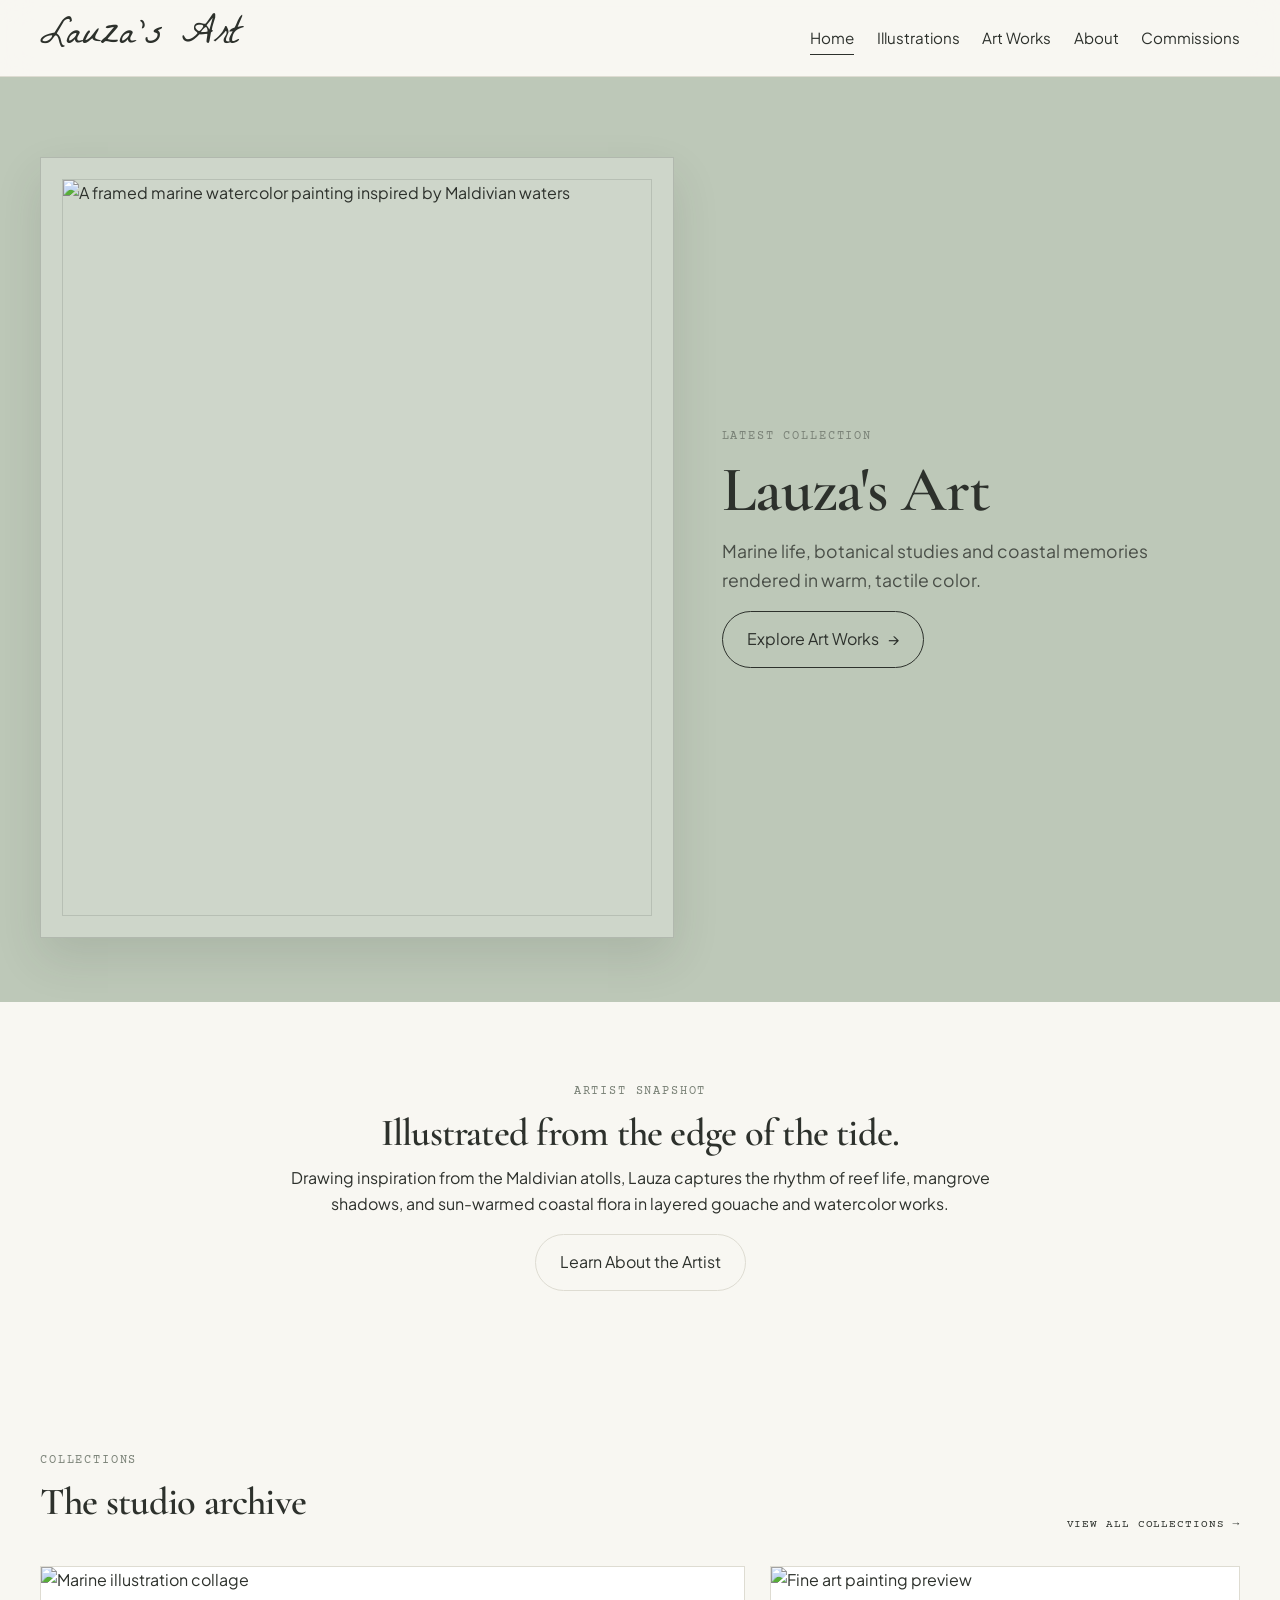
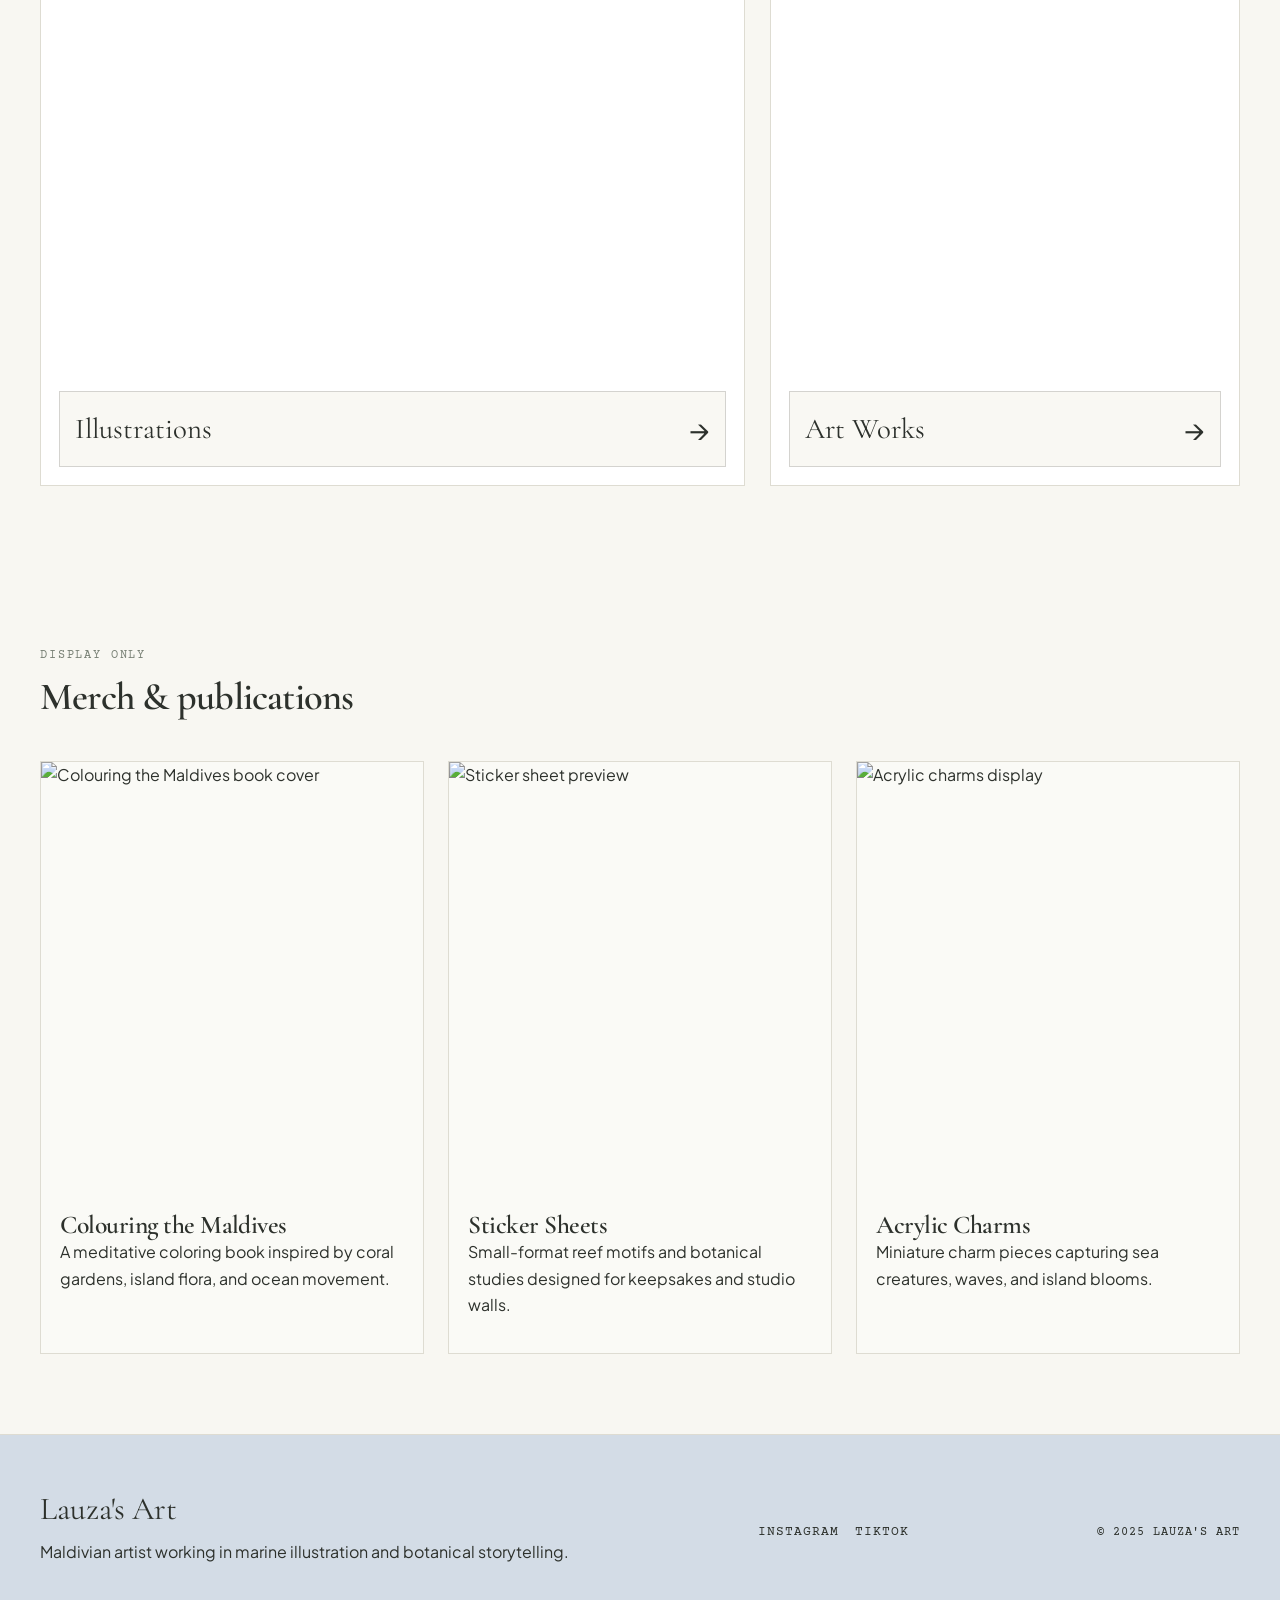
==== index.html @ 3f1fcabe "Initial portfolio site for Lauza's Art" ====
<!DOCTYPE html>
<html lang="en">
  <head>
    <meta charset="UTF-8" />
    <meta name="viewport" content="width=device-width, initial-scale=1.0" />
    <meta
      name="description"
      content="Lauza's Art — a Maldivian artist exploring marine life, botanical illustration, and cultural storytelling through watercolor, gouache, and mixed-media works."
    />
    <title>Lauza's Art | Home</title>
    <link rel="preconnect" href="https://fonts.googleapis.com" />
    <link rel="preconnect" href="https://fonts.gstatic.com" crossorigin />
    <link
      href="https://fonts.googleapis.com/css2?family=Cormorant+Garamond:wght@400;500;600;700&family=Courier+Prime:wght@400;700&family=Plus+Jakarta+Sans:wght@400;500;600;700&family=La+Belle+Aurore&display=swap"
      rel="stylesheet"
    />
    <link rel="stylesheet" href="css/styles.css" />
  </head>
  <body class="page-home">
    <header class="site-header">
      <div class="container nav-shell">
        <a class="brand" href="index.html" aria-label="Lauza's Art home">
          <span class="brand-script">Lauza's Art</span>
        </a>

        <button class="nav-toggle" type="button" aria-expanded="false" aria-controls="site-nav">
          Menu
        </button>

        <nav id="site-nav" class="site-nav" aria-label="Main navigation">
          <a href="index.html" class="active">Home</a>
          <a href="illustrations.html">Illustrations</a>
          <a href="artworks.html">Art Works</a>
          <a href="about.html">About</a>
          <a href="contact.html">Commissions</a>
        </nav>
      </div>
    </header>

    <main>
      <section class="hero section-sage">
        <div class="container hero-grid">
          <div class="hero-art frame-card">
            <img
              src="https://images.unsplash.com/photo-1500530855697-b586d89ba3ee?auto=format&fit=crop&w=1200&q=80"
              alt="A framed marine watercolor painting inspired by Maldivian waters"
            />
          </div>

          <div class="hero-copy">
            <p class="eyebrow">Latest Collection</p>
            <h1>Lauza's Art</h1>
            <p class="lede">
              Marine life, botanical studies and coastal memories rendered in warm, tactile color.
            </p>
            <a href="artworks.html" class="btn btn-primary">Explore Art Works <span aria-hidden="true">→</span></a>
          </div>
        </div>
      </section>

      <section class="artist-intro">
        <div class="container narrow text-center">
          <p class="eyebrow">Artist Snapshot</p>
          <h2>Illustrated from the edge of the tide.</h2>
          <p>
            Drawing inspiration from the Maldivian atolls, Lauza captures the rhythm of reef life,
            mangrove shadows, and sun-warmed coastal flora in layered gouache and watercolor works.
          </p>
          <a href="about.html" class="btn btn-secondary">Learn About the Artist</a>
        </div>
      </section>

      <section class="feature-collage">
        <div class="container">
          <div class="section-header split">
            <div>
              <p class="eyebrow">Collections</p>
              <h2>The studio archive</h2>
            </div>
            <a href="illustrations.html" class="inline-link">View all collections →</a>
          </div>

          <div class="featured-grid">
            <article class="feature-card tall">
              <img
                src="https://images.unsplash.com/photo-1520637836862-4d197d17c90a?auto=format&fit=crop&w=1000&q=80"
                alt="Marine illustration collage"
              />
              <div class="feature-label">
                <span>Illustrations</span>
                <a href="illustrations.html">→</a>
              </div>
            </article>

            <article class="feature-card">
              <img
                src="https://images.unsplash.com/photo-1470770841072-f978cf4d019e?auto=format&fit=crop&w=1000&q=80"
                alt="Fine art painting preview"
              />
              <div class="feature-label">
                <span>Art Works</span>
                <a href="artworks.html">→</a>
              </div>
            </article>
          </div>
        </div>
      </section>

      <section class="merchandise">
        <div class="container">
          <div class="section-header split">
            <div>
              <p class="eyebrow">Display Only</p>
              <h2>Merch & publications</h2>
            </div>
          </div>

          <div class="merch-grid">
            <article class="product-card">
              <div class="product-image">
                <img
                  src="https://images.unsplash.com/photo-1516979187457-637abb4f9353?auto=format&fit=crop&w=900&q=80"
                  alt="Colouring the Maldives book cover"
                />
              </div>
              <div class="product-copy">
                <h3>Colouring the Maldives</h3>
                <p>A meditative coloring book inspired by coral gardens, island flora, and ocean movement.</p>
              </div>
            </article>

            <article class="product-card">
              <div class="product-image">
                <img
                  src="https://images.unsplash.com/photo-1521587760476-6c12a4b040da?auto=format&fit=crop&w=900&q=80"
                  alt="Sticker sheet preview"
                />
              </div>
              <div class="product-copy">
                <h3>Sticker Sheets</h3>
                <p>Small-format reef motifs and botanical studies designed for keepsakes and studio walls.</p>
              </div>
            </article>

            <article class="product-card">
              <div class="product-image">
                <img
                  src="https://images.unsplash.com/photo-1517841905240-472988babdf9?auto=format&fit=crop&w=900&q=80"
                  alt="Acrylic charms display"
                />
              </div>
              <div class="product-copy">
                <h3>Acrylic Charms</h3>
                <p>Miniature charm pieces capturing sea creatures, waves, and island blooms.</p>
              </div>
            </article>
          </div>
        </div>
      </section>
    </main>

    <footer class="site-footer">
      <div class="container footer-shell">
        <div>
          <p class="footer-title">Lauza's Art</p>
          <p>Maldivian artist working in marine illustration and botanical storytelling.</p>
        </div>
        <div class="footer-links">
          <a href="https://instagram.com" target="_blank" rel="noreferrer">Instagram</a>
          <a href="https://tiktok.com" target="_blank" rel="noreferrer">TikTok</a>
        </div>
        <p class="copyright">© 2025 Lauza's Art</p>
      </div>
    </footer>

    <script src="js/app.js"></script>
  </body>
</html>
---- css/styles.css ----
:root {
  --bg-primary: #f8f7f2;
  --bg-sage: #bdc8b8;
  --bg-periwinkle: #d3dce6;
  --text-primary: #2d312c;
  --text-muted: #7a8277;
  --border-subtle: #dedcd2;
  --white: #ffffff;
  --shadow-soft: rgba(45, 49, 44, 0.12);
  --shadow-strong: rgba(45, 49, 44, 0.18);
  --radius-lg: 22px;
  --radius-md: 16px;
  --radius-sm: 12px;
  --content-width: min(1200px, calc(100% - 48px));
}

* {
  box-sizing: border-box;
}

html {
  scroll-behavior: smooth;
}

body {
  margin: 0;
  font-family: "Plus Jakarta Sans", sans-serif;
  background: var(--bg-primary);
  color: var(--text-primary);
  line-height: 1.65;
}

img {
  max-width: 100%;
  display: block;
}

a {
  color: inherit;
  text-decoration: none;
}

button,
input,
select,
textarea {
  font: inherit;
}

.container {
  width: var(--content-width);
  margin: 0 auto;
}

.text-center {
  text-align: center;
}

.narrow {
  max-width: 760px;
}

.eyebrow {
  margin: 0 0 0.8rem;
  font-family: "Courier Prime", monospace;
  font-size: 0.72rem;
  letter-spacing: 0.16em;
  text-transform: uppercase;
  color: var(--text-muted);
}

h1,
h2,
h3,
.brand-script {
  font-family: "Cormorant Garamond", serif;
  font-weight: 600;
  letter-spacing: -0.02em;
  margin: 0;
  color: var(--text-primary);
}

h1 {
  font-size: clamp(3rem, 5vw, 5rem);
  line-height: 0.96;
  margin-bottom: 1rem;
}

h2 {
  font-size: clamp(2.3rem, 3vw, 3.2rem);
  line-height: 1;
  margin-bottom: 0.8rem;
}

h3 {
  font-size: clamp(1.6rem, 2vw, 2.1rem);
  line-height: 1.1;
}

p {
  margin: 0 0 1rem;
}

.brand-script {
  font-family: "La Belle Aurore", cursive;
  font-size: clamp(2rem, 3vw, 2.8rem);
  font-weight: 400;
  letter-spacing: 0;
}

.site-header {
  position: sticky;
  top: 0;
  z-index: 20;
  backdrop-filter: blur(16px);
  background: rgba(248, 247, 242, 0.9);
  border-bottom: 1px solid var(--border-subtle);
}

.nav-shell {
  display: flex;
  align-items: center;
  justify-content: space-between;
  gap: 2rem;
  min-height: 76px;
}

.site-nav {
  display: flex;
  align-items: center;
  gap: 1.4rem;
  font-size: 0.95rem;
}

.site-nav a {
  position: relative;
  color: var(--text-primary);
  transition: opacity 0.2s ease;
}

.site-nav a::after {
  content: "";
  position: absolute;
  left: 0;
  bottom: -0.3rem;
  width: 100%;
  height: 1px;
  background: var(--text-primary);
  transform: scaleX(0);
  transform-origin: left;
  transition: transform 0.2s ease;
}

.site-nav a:hover::after,
.site-nav a.active::after {
  transform: scaleX(1);
}

.nav-toggle {
  display: none;
  border: 1px solid var(--border-subtle);
  background: transparent;
  color: var(--text-primary);
  border-radius: 999px;
  padding: 0.7rem 1rem;
  cursor: pointer;
}

.btn {
  display: inline-flex;
  align-items: center;
  gap: 0.6rem;
  border-radius: 999px;
  padding: 0.9rem 1.5rem;
  transition: transform 0.2s ease, box-shadow 0.2s ease;
}

.btn:hover {
  transform: translateY(-1px);
}

.btn-primary {
  background: transparent;
  border: 1px solid var(--text-primary);
  color: var(--text-primary);
}

.btn-secondary {
  background: transparent;
  border: 1px solid var(--border-subtle);
  color: var(--text-primary);
}

.inline-link {
  display: inline-flex;
  align-items: center;
  gap: 0.4rem;
  font-family: "Courier Prime", monospace;
  text-transform: uppercase;
  letter-spacing: 0.08em;
  font-size: 0.7rem;
}

.section-sage {
  background: var(--bg-sage);
}

.hero {
  padding: 5rem 0 4rem;
}

.hero-grid {
  display: grid;
  grid-template-columns: 1.1fr 0.9fr;
  gap: 3rem;
  align-items: center;
}

.frame-card {
  position: relative;
  padding: 1.3rem;
  background: rgba(255, 255, 255, 0.25);
  border: 1px solid rgba(45, 49, 44, 0.18);
  box-shadow: 0 20px 44px var(--shadow-soft);
}

.frame-card img {
  width: 100%;
  aspect-ratio: 4 / 5;
  object-fit: cover;
  border: 1px solid rgba(45, 49, 44, 0.14);
}

.hero-copy {
  display: flex;
  flex-direction: column;
  align-items: flex-start;
}

.lede {
  font-size: 1.1rem;
  max-width: 31rem;
  color: rgba(45, 49, 44, 0.8);
}

.artist-intro,
.feature-collage,
.merchandise,
.about-story,
.timeline-section,
.contact-section,
.commission-overview {
  padding: 5rem 0;
}

.section-header {
  margin-bottom: 2rem;
}

.split {
  display: flex;
  justify-content: space-between;
  align-items: end;
  gap: 2rem;
}

.featured-grid {
  display: grid;
  grid-template-columns: 1.2fr 0.8fr;
  gap: 1.6rem;
}

.feature-card {
  position: relative;
  overflow: hidden;
  min-height: 420px;
  border: 1px solid var(--border-subtle);
  background: var(--white);
}

.feature-card.tall {
  min-height: 520px;
}

.feature-card img {
  width: 100%;
  height: 100%;
  object-fit: cover;
}

.feature-label {
  position: absolute;
  left: 1.1rem;
  right: 1.1rem;
  bottom: 1.1rem;
  display: flex;
  justify-content: space-between;
  align-items: center;
  background: rgba(248, 247, 242, 0.86);
  border: 1px solid rgba(45, 49, 44, 0.18);
  padding: 0.85rem 0.95rem;
  backdrop-filter: blur(10px);
}

.feature-label span {
  font-family: "Cormorant Garamond", serif;
  font-size: 1.8rem;
}

.feature-label a {
  font-size: 1.8rem;
}

.merch-grid {
  display: grid;
  grid-template-columns: repeat(3, minmax(0, 1fr));
  gap: 1.5rem;
}

.product-card {
  background: rgba(255, 255, 255, 0.3);
  border: 1px solid var(--border-subtle);
  overflow: hidden;
}

.product-image {
  aspect-ratio: 4 / 4.5;
  overflow: hidden;
}

.product-image img {
  width: 100%;
  height: 100%;
  object-fit: cover;
}

.product-copy {
  padding: 1.2rem;
}

.page-hero {
  padding: 4.5rem 0 2rem;
}

.page-hero.compact {
  padding-top: 3.5rem;
}

.jump-bar {
  display: flex;
  flex-wrap: wrap;
  gap: 0.75rem;
  padding: 1rem 0 2rem;
}

.jump-bar a {
  border: 1px solid var(--border-subtle);
  background: rgba(255, 255, 255, 0.3);
  padding: 0.7rem 1rem;
  border-radius: 999px;
  font-family: "Courier Prime", monospace;
  font-size: 0.72rem;
  text-transform: uppercase;
  letter-spacing: 0.08em;
}

.gallery-shell {
  padding-bottom: 4rem;
}

.gallery-section {
  margin-bottom: 3rem;
}

.gallery-section-header {
  display: flex;
  justify-content: space-between;
  align-items: center;
  gap: 1rem;
  margin-bottom: 1.1rem;
}

.gallery-section-header h3 {
  font-size: clamp(2rem, 2vw, 2.8rem);
}

.gallery-grid {
  display: grid;
  grid-template-columns: repeat(3, minmax(0, 1fr));
  gap: 1.5rem;
}

.art-card {
  background: rgba(255, 255, 255, 0.36);
  border: 1px solid var(--border-subtle);
  cursor: pointer;
  overflow: hidden;
  transition: transform 0.2s ease, box-shadow 0.2s ease;
}

.art-card:hover,
.art-card:focus-visible {
  transform: translateY(-3px);
  box-shadow: 0 16px 28px var(--shadow-soft);
}

.art-card img {
  width: 100%;
  aspect-ratio: 4 / 4.8;
  object-fit: cover;
}

.art-info {
  padding: 1rem 1rem 1.2rem;
}

.art-header {
  display: flex;
  justify-content: space-between;
  gap: 0.8rem;
  align-items: center;
}

.art-header h3 {
  font-size: 1.8rem;
}

.status-badge {
  flex-shrink: 0;
  display: inline-flex;
  align-items: center;
  justify-content: center;
  padding: 0.35rem 0.6rem;
  border: 1px solid var(--border-subtle);
  border-radius: 999px;
  font-family: "Courier Prime", monospace;
  font-size: 0.67rem;
  text-transform: uppercase;
  letter-spacing: 0.05em;
}

.art-meta {
  font-family: "Courier Prime", monospace;
  font-size: 0.7rem;
  letter-spacing: 0.04em;
  text-transform: uppercase;
  color: var(--text-muted);
  margin-top: 0.75rem;
}

.lightbox {
  position: fixed;
  inset: 0;
  display: flex;
  align-items: center;
  justify-content: center;
  padding: 2rem;
  background: rgba(17, 20, 17, 0.72);
  opacity: 0;
  pointer-events: none;
  transition: opacity 0.2s ease;
  z-index: 60;
}

.lightbox.is-open {
  opacity: 1;
  pointer-events: all;
}

.lightbox-dialog {
  width: min(980px, 92vw);
  background: #f5f2e9;
  border: 1px solid rgba(255, 255, 255, 0.25);
  display: grid;
  grid-template-columns: 1.1fr 0.9fr;
  overflow: hidden;
  box-shadow: 0 24px 55px rgba(0, 0, 0, 0.24);
}

.lightbox-image {
  width: 100%;
  height: 100%;
  min-height: 500px;
  object-fit: cover;
}

.lightbox-copy {
  display: flex;
  flex-direction: column;
  justify-content: center;
  padding: 2rem;
}

.lightbox-title {
  font-size: clamp(2.2rem, 5vw, 3.3rem);
  margin-bottom: 0.7rem;
}

.lightbox-meta {
  font-family: "Courier Prime", monospace;
  font-size: 0.7rem;
  letter-spacing: 0.08em;
  text-transform: uppercase;
  color: var(--text-muted);
  margin-bottom: 1rem;
}

.lightbox-description {
  margin-bottom: 1.5rem;
}

.lightbox-close {
  position: absolute;
  top: 1.2rem;
  right: 1.4rem;
  width: 42px;
  height: 42px;
  border-radius: 50%;
  display: inline-flex;
  align-items: center;
  justify-content: center;
  background: rgba(255, 255, 255, 0.18);
  color: var(--white);
  border: 1px solid rgba(255, 255, 255, 0.32);
  cursor: pointer;
  font-size: 2rem;
}

.story-grid {
  display: grid;
  grid-template-columns: 1fr 0.9fr;
  gap: 2rem;
  align-items: center;
}

.story-copy {
  font-size: 1.05rem;
}

.story-photos {
  display: grid;
  grid-template-columns: 1fr 1fr;
  gap: 1rem;
}

.story-photos img {
  width: 100%;
  aspect-ratio: 4 / 5;
  object-fit: cover;
  border: 1px solid var(--border-subtle);
}

.timeline {
  display: grid;
  gap: 1rem;
  border-top: 1px solid var(--border-subtle);
  padding-top: 1rem;
}

.timeline-item {
  display: grid;
  grid-template-columns: 120px 1fr;
  gap: 1rem;
  padding: 1.1rem 0;
  border-bottom: 1px solid var(--border-subtle);
}

.timeline-item .year {
  font-family: "Courier Prime", monospace;
  font-size: 0.8rem;
  letter-spacing: 0.08em;
  text-transform: uppercase;
  color: var(--text-muted);
}

.process-grid {
  display: grid;
  grid-template-columns: repeat(3, minmax(0, 1fr));
  gap: 1.5rem;
  margin-bottom: 3rem;
}

.process-card,
.contact-card,
.info-card {
  background: rgba(255, 255, 255, 0.28);
  border: 1px solid var(--border-subtle);
  padding: 1.5rem;
}

.step-number {
  display: inline-block;
  margin-bottom: 1rem;
  font-family: "Courier Prime", monospace;
  letter-spacing: 0.08em;
  color: var(--text-muted);
}

.pricing-wrap {
  margin-top: 2rem;
}

.table-wrap {
  overflow-x: auto;
  border: 1px solid var(--border-subtle);
  background: rgba(255, 255, 255, 0.22);
}

table {
  width: 100%;
  border-collapse: collapse;
}

th,
td {
  padding: 1rem 1.2rem;
  border-bottom: 1px solid var(--border-subtle);
  text-align: left;
}

th {
  font-family: "Courier Prime", monospace;
  letter-spacing: 0.08em;
  text-transform: uppercase;
  font-size: 0.7rem;
  color: var(--text-muted);
}

.contact-grid {
  display: grid;
  grid-template-columns: 1.2fr 0.8fr;
  gap: 1.8rem;
}

form {
  display: grid;
  gap: 1rem;
}

.form-row {
  display: grid;
  grid-template-columns: repeat(2, minmax(0, 1fr));
  gap: 1rem;
}

label {
  display: grid;
  gap: 0.55rem;
  font-size: 0.95rem;
}

label span {
  font-family: "Courier Prime", monospace;
  font-size: 0.72rem;
  letter-spacing: 0.08em;
  text-transform: uppercase;
  color: var(--text-muted);
}

input,
select,
textarea {
  width: 100%;
  border: 1px solid var(--border-subtle);
  background: rgba(255, 255, 255, 0.32);
  padding: 0.9rem 1rem;
  border-radius: 14px;
  color: var(--text-primary);
}

input:focus,
select:focus,
textarea:focus {
  outline: 2px solid rgba(45, 49, 44, 0.2);
  outline-offset: 1px;
}

.form-status {
  min-height: 1.5rem;
  margin-top: 0.2rem;
  font-size: 0.9rem;
}

.form-status.error {
  color: #7a2d2d;
}

.info-card ul {
  list-style: none;
  padding: 0;
  display: grid;
  gap: 0.6rem;
  margin: 1rem 0 2rem;
}

.info-card a {
  text-decoration: underline;
  text-underline-offset: 0.14em;
}

.faq {
  display: grid;
  gap: 0.9rem;
}

.faq-item {
  border: 1px solid var(--border-subtle);
  background: rgba(255, 255, 255, 0.25);
}

.faq-question {
  width: 100%;
  display: flex;
  justify-content: space-between;
  align-items: center;
  gap: 1rem;
  border: none;
  background: transparent;
  padding: 1rem 1.2rem;
  text-align: left;
  cursor: pointer;
  font-weight: 600;
}

.faq-question::after {
  content: "+";
  font-size: 1.3rem;
}

.faq-item.active .faq-question::after {
  content: "−";
}

.faq-answer {
  max-height: 0;
  overflow: hidden;
  transition: max-height 0.2s ease;
}

.faq-item.active .faq-answer {
  max-height: 180px;
}

.faq-answer p {
  padding: 0 1.2rem 1rem;
  margin: 0;
}

.site-footer {
  background: var(--bg-periwinkle);
  border-top: 1px solid var(--border-subtle);
  padding: 3rem 0;
}

.footer-shell {
  display: flex;
  align-items: center;
  justify-content: space-between;
  gap: 1.5rem;
}

.footer-title {
  font-family: "Cormorant Garamond", serif;
  font-size: 2rem;
  margin-bottom: 0.2rem;
}

.footer-links {
  display: flex;
  gap: 1rem;
  text-transform: uppercase;
  font-size: 0.8rem;
  letter-spacing: 0.08em;
  font-family: "Courier Prime", monospace;
}

.copyright {
  margin: 0;
  font-family: "Courier Prime", monospace;
  font-size: 0.72rem;
  text-transform: uppercase;
  letter-spacing: 0.08em;
}

@media (max-width: 900px) {
  .hero-grid,
  .story-grid,
  .contact-grid,
  .lightbox-dialog,
  .featured-grid,
  .merch-grid,
  .gallery-grid,
  .process-grid {
    grid-template-columns: 1fr;
  }

  .nav-toggle {
    display: block;
  }

  .site-nav {
    position: absolute;
    top: calc(100% + 0.5rem);
    right: 1.2rem;
    left: 1.2rem;
    display: none;
    flex-direction: column;
    align-items: flex-start;
    background: rgba(248, 247, 242, 0.98);
    border: 1px solid var(--border-subtle);
    padding: 1rem;
    box-shadow: 0 18px 30px var(--shadow-soft);
  }

  .site-nav.is-open {
    display: flex;
  }

  .footer-shell {
    flex-direction: column;
    align-items: flex-start;
  }
}

@media (max-width: 620px) {
  .hero,
  .artist-intro,
  .feature-collage,
  .merchandise,
  .about-story,
  .timeline-section,
  .contact-section,
  .commission-overview {
    padding: 4rem 0;
  }

  .form-row,
  .story-photos {
    grid-template-columns: 1fr;
  }

  .gallery-section-header {
    flex-direction: column;
    align-items: flex-start;
  }

  .lightbox {
    padding: 1rem;
  }

  .lightbox-copy {
    padding: 1.25rem;
  }
}
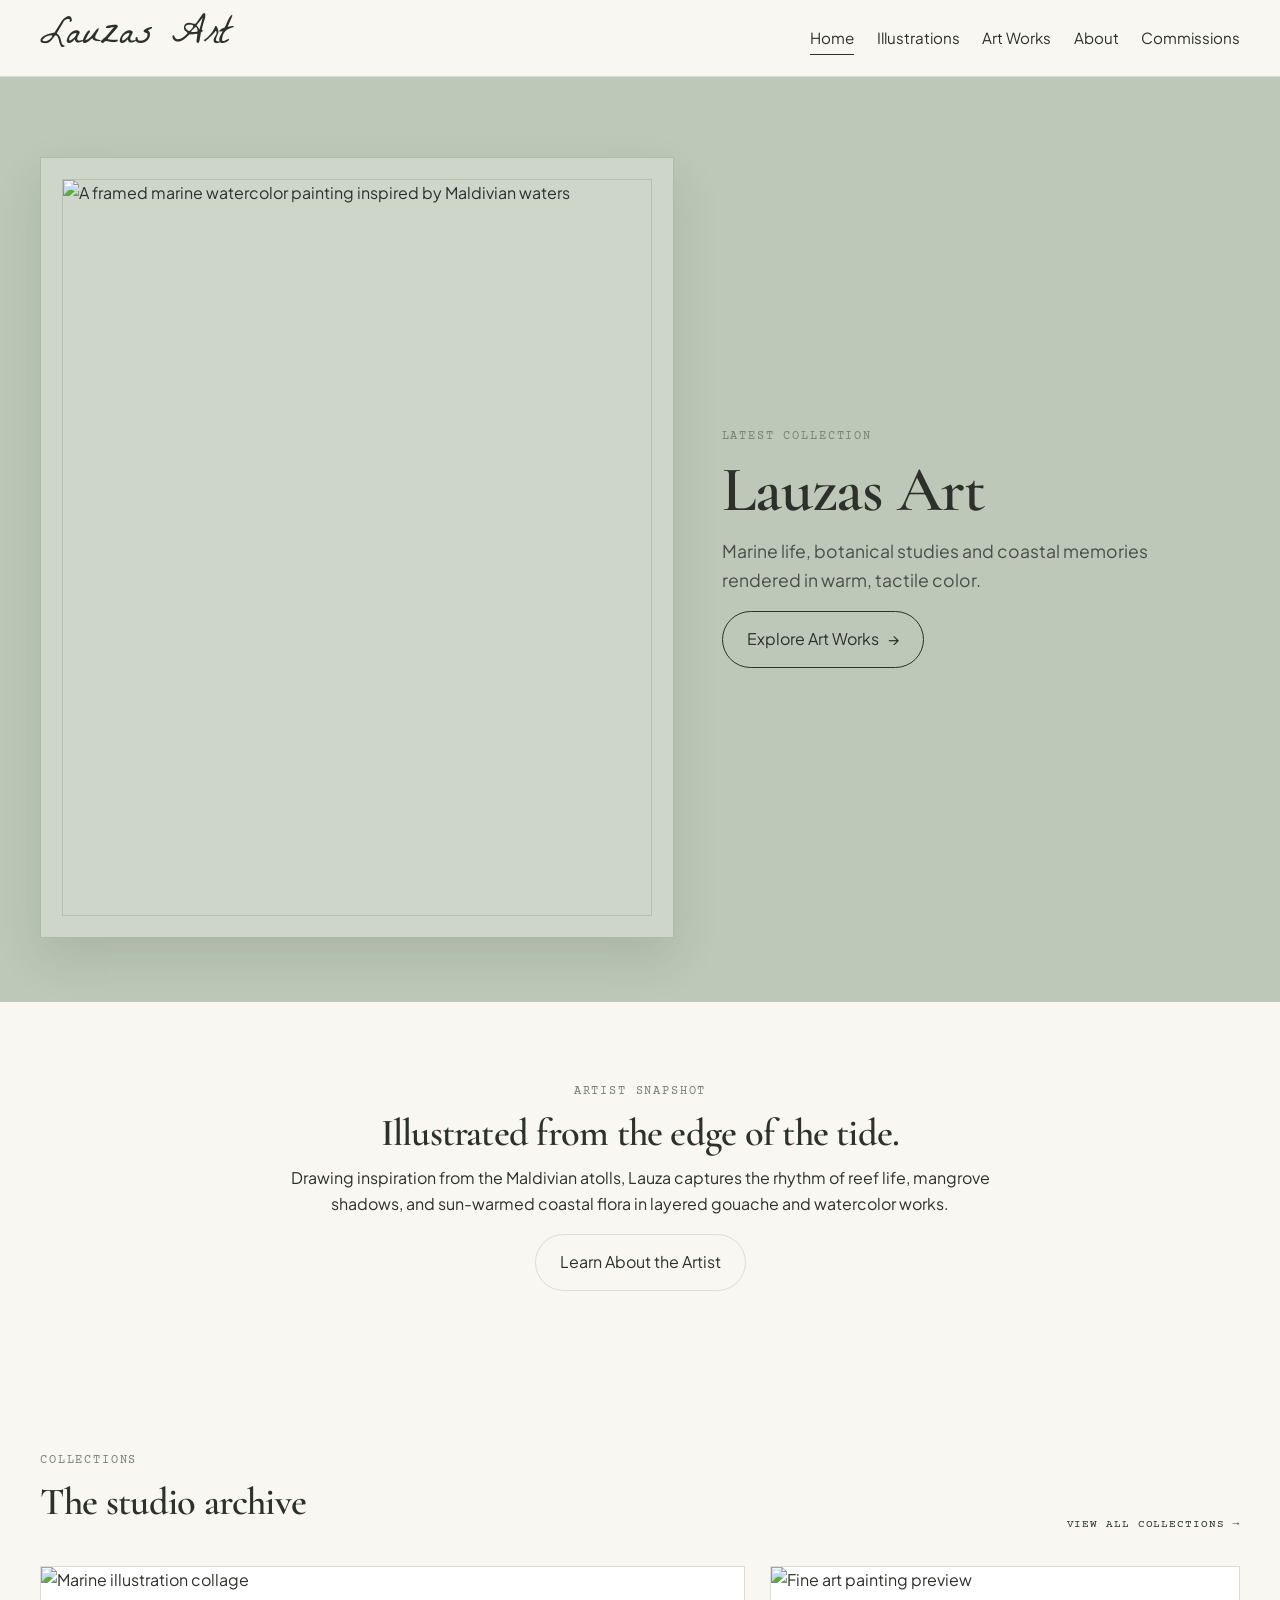
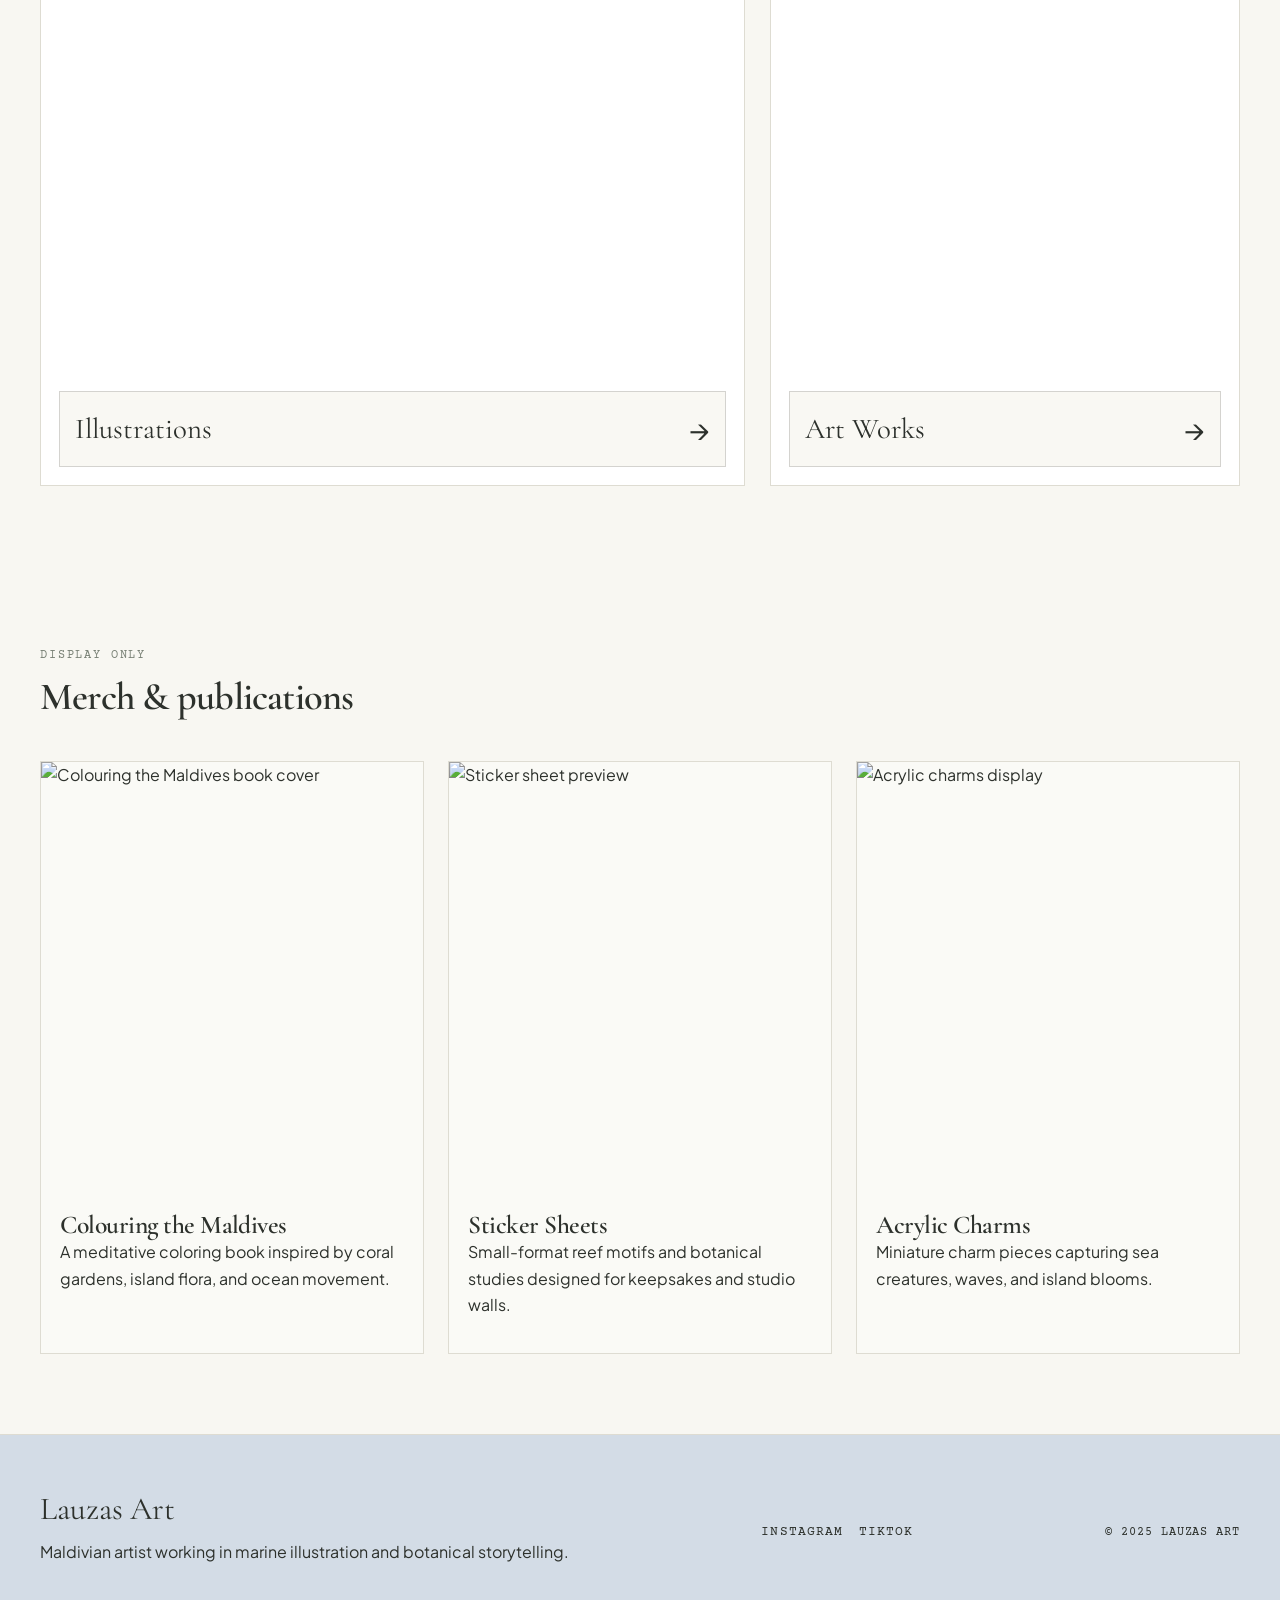
==== commit b67aff61: "Update brand name to Lauzas Art Co-authored-by: Copilot <223556219+Copilot@users.noreply.github.com>" ====
--- a/index.html
+++ b/index.html
@@ -5,9 +5,9 @@
     <meta name="viewport" content="width=device-width, initial-scale=1.0" />
     <meta
       name="description"
-      content="Lauza's Art — a Maldivian artist exploring marine life, botanical illustration, and cultural storytelling through watercolor, gouache, and mixed-media works."
+      content="Lauzas Art — a Maldivian artist exploring marine life, botanical illustration, and cultural storytelling through watercolor, gouache, and mixed-media works."
     />
-    <title>Lauza's Art | Home</title>
+    <title>Lauzas Art | Home</title>
     <link rel="preconnect" href="https://fonts.googleapis.com" />
     <link rel="preconnect" href="https://fonts.gstatic.com" crossorigin />
     <link
@@ -19,8 +19,8 @@
   <body class="page-home">
     <header class="site-header">
       <div class="container nav-shell">
-        <a class="brand" href="index.html" aria-label="Lauza's Art home">
-          <span class="brand-script">Lauza's Art</span>
+        <a class="brand" href="index.html" aria-label="Lauzas Art home">
+          <span class="brand-script">Lauzas Art</span>
         </a>
 
         <button class="nav-toggle" type="button" aria-expanded="false" aria-controls="site-nav">
@@ -49,7 +49,7 @@
 
           <div class="hero-copy">
             <p class="eyebrow">Latest Collection</p>
-            <h1>Lauza's Art</h1>
+            <h1>Lauzas Art</h1>
             <p class="lede">
               Marine life, botanical studies and coastal memories rendered in warm, tactile color.
             </p>
@@ -162,14 +162,14 @@
     <footer class="site-footer">
       <div class="container footer-shell">
         <div>
-          <p class="footer-title">Lauza's Art</p>
+          <p class="footer-title">Lauzas Art</p>
           <p>Maldivian artist working in marine illustration and botanical storytelling.</p>
         </div>
         <div class="footer-links">
           <a href="https://instagram.com" target="_blank" rel="noreferrer">Instagram</a>
           <a href="https://tiktok.com" target="_blank" rel="noreferrer">TikTok</a>
         </div>
-        <p class="copyright">© 2025 Lauza's Art</p>
+        <p class="copyright">© 2025 Lauzas Art</p>
       </div>
     </footer>
 
